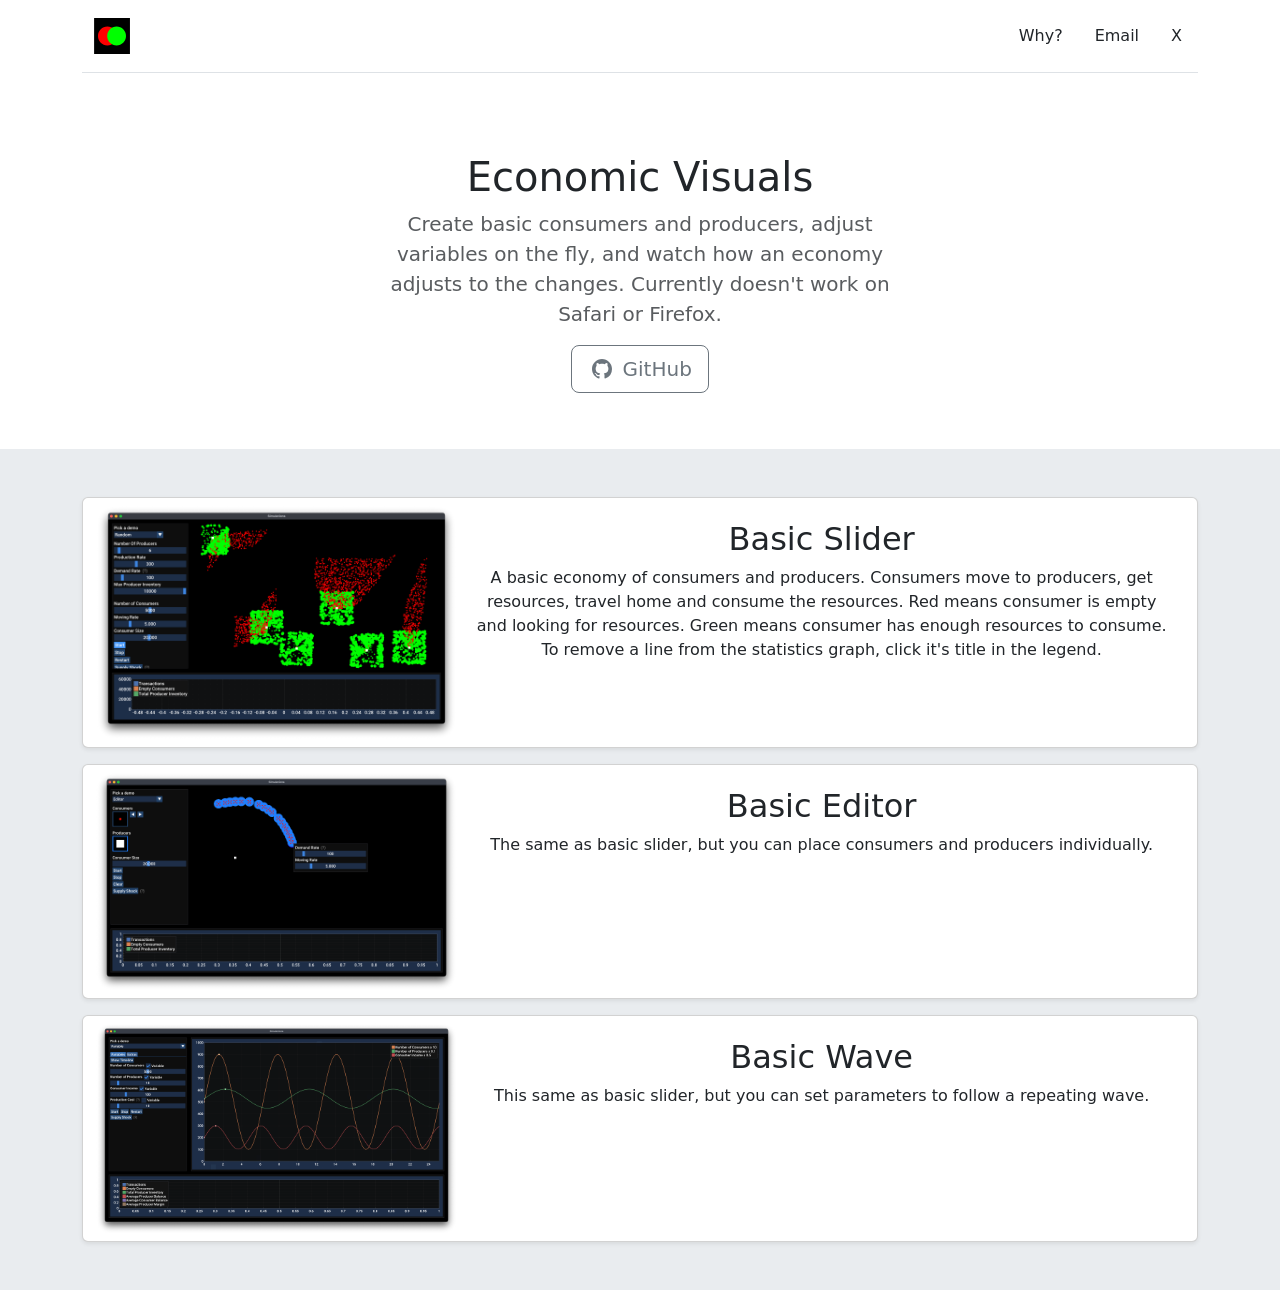
==== index.html @ cd51bbd3 "Add content" ====
<!DOCTYPE html>
<html>
  <head>
    <meta charset="utf-8">
    <meta content="width=device-width,initial-scale=1" name="viewport">
    <title>Economic Visuals</title>
    <link rel="shortcut icon" type="image/png" href="/img/logo.svg">
    <link href="https://cdn.jsdelivr.net/npm/bootstrap@5.3.3/dist/css/bootstrap.min.css" rel="stylesheet" integrity="sha384-QWTKZyjpPEjISv5WaRU9OFeRpok6YctnYmDr5pNlyT2bRjXh0JMhjY6hW+ALEwIH" crossorigin="anonymous">
  </head>
<body>
  <div class="container">
    <header class="d-flex flex-wrap align-items-center justify-content-center py-3 mb-4 border-bottom">
      <a href="/" class="d-flex align-items-center mb-md-0 me-md-auto link-body-emphasis text-decoration-none">
        <img src="img/logo.svg" class="bi me-2" width="60" height="40"></img>
      </a>

      <ul class="nav">
        <li class="nav-item"><a href="why.html" class="nav-link text-dark">Why?</a></li>
        <li class="nav-item"><a href="mailto:connor.k.rowland@icloud.com" class="nav-link text-dark">Email</a></li>
        <li class="nav-item"><a href="https://www.x.com/connorkrowland" class="nav-link text-dark">X</a></li>
      </ul>
    </header>
  </div>

  <section class="py-5 text-center container">
    <div class="row py-2">
      <div class="col-lg-6 col-md-8 mx-auto">
        <h1 class="fw-light">Economic Visuals</h1>
        <p class="lead text-body-secondary">
          Create basic consumers and producers, adjust variables
          on the fly, and watch how an economy adjusts to the changes.
          Currently doesn't work on Safari or Firefox.
        </p>
        <a class="text-decoration-none" href="https://www.github.com/ckrowland/markets">
        <button class="btn btn-lg btn-outline-secondary" href="https://www.github.com/ckrowland/markets">
          <svg xmlns="http://www.w3.org/2000/svg" width="20" fill="currentColor" class="bi bi-github mx-1 mb-1" viewBox="0 0 16 16">
            <path d="M8 0C3.58 0 0 3.58 0 8c0 3.54 2.29 6.53 5.47 7.59.4.07.55-.17.55-.38 0-.19-.01-.82-.01-1.49-2.01.37-2.53-.49-2.69-.94-.09-.23-.48-.94-.82-1.13-.28-.15-.68-.52-.01-.53.63-.01 1.08.58 1.23.82.72 1.21 1.87.87 2.33.66.07-.52.28-.87.51-1.07-1.78-.2-3.64-.89-3.64-3.95 0-.87.31-1.59.82-2.15-.08-.2-.36-1.02.08-2.12 0 0 .67-.21 2.2.82.64-.18 1.32-.27 2-.27s1.36.09 2 .27c1.53-1.04 2.2-.82 2.2-.82.44 1.1.16 1.92.08 2.12.51.56.82 1.27.82 2.15 0 3.07-1.87 3.75-3.65 3.95.29.25.54.73.54 1.48 0 1.07-.01 1.93-.01 2.2 0 .21.15.46.55.38A8.01 8.01 0 0 0 16 8c0-4.42-3.58-8-8-8"/>
          </svg>
          GitHub
        </button>
        </a>
      </div>
    </div>
  </section>

    <div class="album py-5 bg-body-secondary">
    <div class="container">
      <div class="row row-cols-1 g-3">
        <div class="col">
          <a class="link-offset-2 link-underline link-underline-opacity-0" href="/slider/Simulations.html">
            <div class="card shadow-sm btn btn-outline-secondary">
              <div class="row g-0">
                <div class="col-md-4 align-items-center">
                  <img class="img-fluid" src="img/one.png" alt="Thumbnail [100%x225]" data-holder-rendered="true">
                </div>
                <div class="col-md-8">
                  <div class="card-body">
                    <h2 class="card-title">Basic Slider</h2>
                    <p class="card-text">
                        A basic economy of consumers and producers. Consumers
                        move to producers, get resources, travel home and consume
                        the resources. Red means consumer is empty and looking for
                        resources. Green means consumer has enough resources to consume.
                        To remove a line from the statistics graph, 
                        click it's title in the legend.
                    </p>
                  </div>
                </div>
              </div>
            </div>
          </a>
        </div>

        <div class="col">
          <a class="link-offset-2 link-underline link-underline-opacity-0" href="/editor/Simulations.html">
            <div class="card shadow-sm btn btn-outline-secondary">
              <div class="row g-0">
                <div class="col-md-4 align-content-center">
                  <img class="img-fluid" src="img/two.png" alt="Thumbnail [100%x225]" data-holder-rendered="true">
                </div>
                <div class="col-md-8">
                  <div class="card-body">
                    <h2 class="card-title">Basic Editor</h2>
                    <p class="card-text">
                        The same as basic slider, but you can place consumers
                        and producers individually.
                    </p>
                  </div>
                </div>
              </div>
            </div>
          </a>
        </div>

        <div class="col">
          <a class="link-offset-2 link-underline link-underline-opacity-0" href="/wave/Simulations.html">
            <div class="card shadow-sm btn btn-outline-secondary">
              <div class="row g-0">
                <div class="col-md-4 align-content-center">
                  <img class="img-fluid" src="img/three.png" alt="Thumbnail [100%x225]" data-holder-rendered="true">
                </div>
                <div class="col-md-8">
                  <div class="card-body">
                    <h2 class="card-title">Basic Wave</h2>
                    <p class="card-text">
                        This same as basic slider, but you can set parameters
                        to follow a repeating wave.
                    </p>
                  </div>
                </div>
              </div>
            </div>
          </a>
        </div>
      </div>
    </div>
  </div>
</body>
</html>
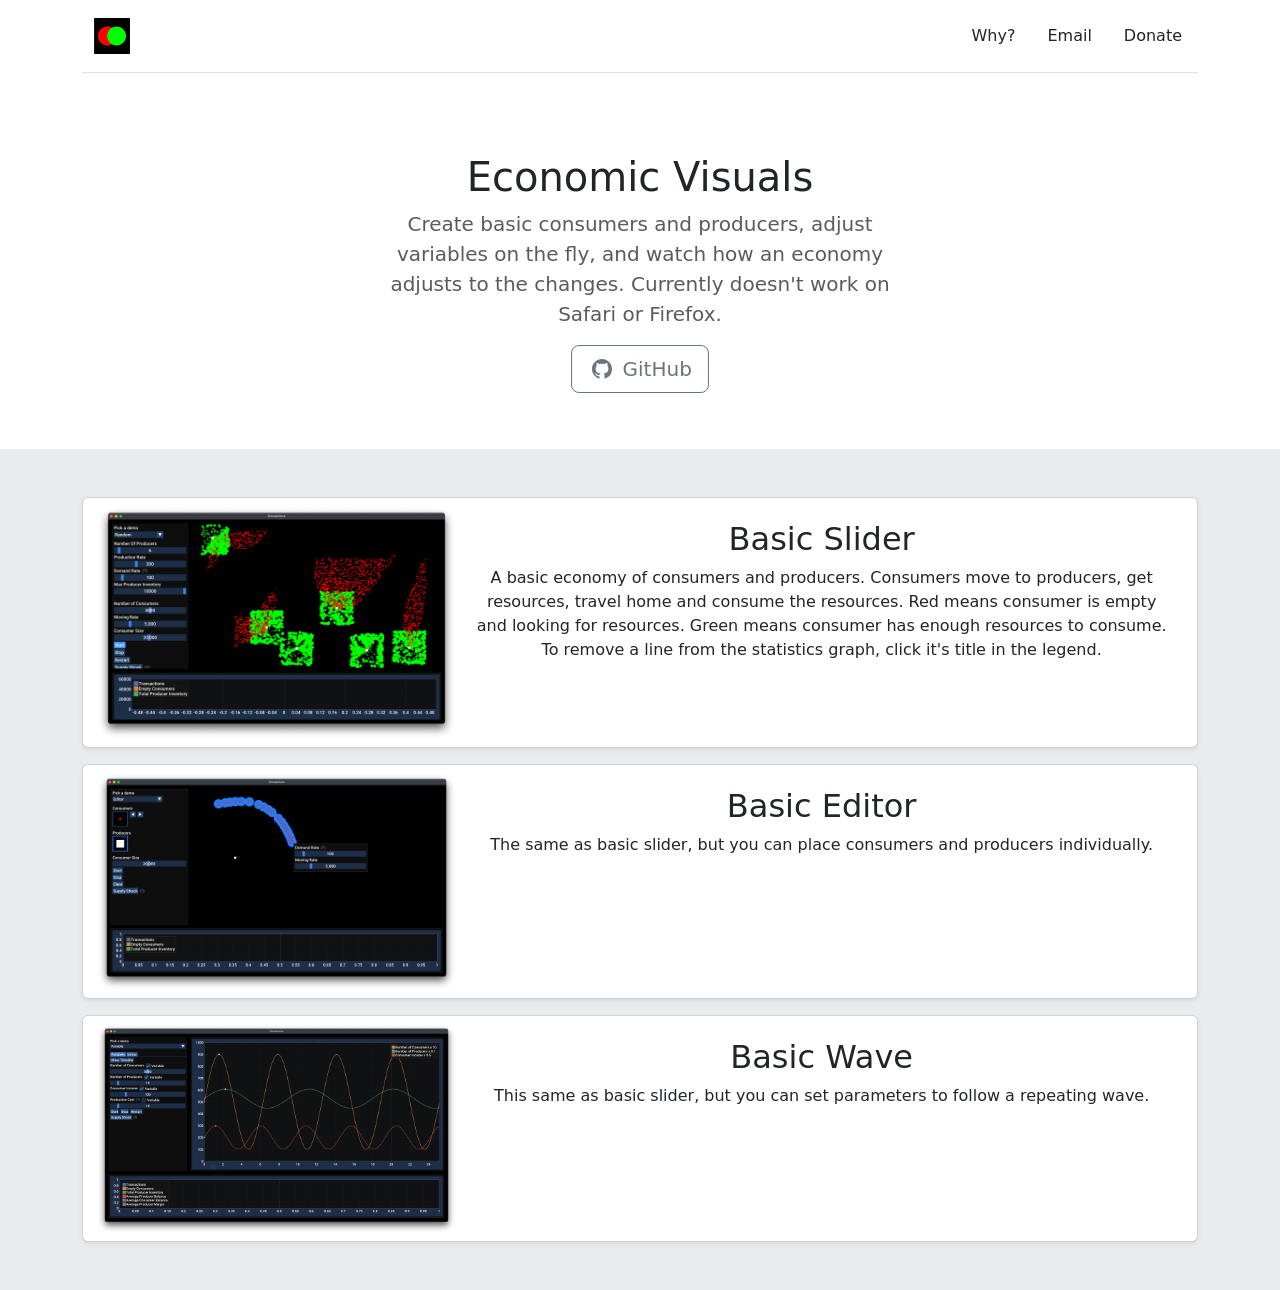
==== commit 7fc0278d: "Add donation page" ====
--- a/index.html
+++ b/index.html
@@ -1,12 +1,15 @@
 <!DOCTYPE html>
 <html>
-  <head>
-    <meta charset="utf-8">
-    <meta content="width=device-width,initial-scale=1" name="viewport">
-    <title>Economic Visuals</title>
-    <link rel="shortcut icon" type="image/png" href="/img/logo.svg">
-    <link href="https://cdn.jsdelivr.net/npm/bootstrap@5.3.3/dist/css/bootstrap.min.css" rel="stylesheet" integrity="sha384-QWTKZyjpPEjISv5WaRU9OFeRpok6YctnYmDr5pNlyT2bRjXh0JMhjY6hW+ALEwIH" crossorigin="anonymous">
-  </head>
+
+<head>
+  <meta charset="utf-8">
+  <meta content="width=device-width,initial-scale=1" name="viewport">
+  <title>Economic Visuals</title>
+  <link rel="shortcut icon" type="image/png" href="/img/logo.svg">
+  <link href="https://cdn.jsdelivr.net/npm/bootstrap@5.3.3/dist/css/bootstrap.min.css" rel="stylesheet"
+    integrity="sha384-QWTKZyjpPEjISv5WaRU9OFeRpok6YctnYmDr5pNlyT2bRjXh0JMhjY6hW+ALEwIH" crossorigin="anonymous">
+</head>
+
 <body>
   <div class="container">
     <header class="d-flex flex-wrap align-items-center justify-content-center py-3 mb-4 border-bottom">
@@ -17,7 +20,7 @@
       <ul class="nav">
         <li class="nav-item"><a href="why.html" class="nav-link text-dark">Why?</a></li>
         <li class="nav-item"><a href="mailto:connor.k.rowland@icloud.com" class="nav-link text-dark">Email</a></li>
-        <li class="nav-item"><a href="https://www.x.com/connorkrowland" class="nav-link text-dark">X</a></li>
+        <li class="nav-item"><a href="donate.html" class="nav-link text-dark">Donate</a></li>
       </ul>
     </header>
   </div>
@@ -32,22 +35,24 @@
           Currently doesn't work on Safari or Firefox.
         </p>
         <a class="text-decoration-none" href="https://www.github.com/ckrowland/markets">
-        <button class="btn btn-lg btn-outline-secondary" href="https://www.github.com/ckrowland/markets">
-          <svg xmlns="http://www.w3.org/2000/svg" width="20" fill="currentColor" class="bi bi-github mx-1 mb-1" viewBox="0 0 16 16">
-            <path d="M8 0C3.58 0 0 3.58 0 8c0 3.54 2.29 6.53 5.47 7.59.4.07.55-.17.55-.38 0-.19-.01-.82-.01-1.49-2.01.37-2.53-.49-2.69-.94-.09-.23-.48-.94-.82-1.13-.28-.15-.68-.52-.01-.53.63-.01 1.08.58 1.23.82.72 1.21 1.87.87 2.33.66.07-.52.28-.87.51-1.07-1.78-.2-3.64-.89-3.64-3.95 0-.87.31-1.59.82-2.15-.08-.2-.36-1.02.08-2.12 0 0 .67-.21 2.2.82.64-.18 1.32-.27 2-.27s1.36.09 2 .27c1.53-1.04 2.2-.82 2.2-.82.44 1.1.16 1.92.08 2.12.51.56.82 1.27.82 2.15 0 3.07-1.87 3.75-3.65 3.95.29.25.54.73.54 1.48 0 1.07-.01 1.93-.01 2.2 0 .21.15.46.55.38A8.01 8.01 0 0 0 16 8c0-4.42-3.58-8-8-8"/>
-          </svg>
-          GitHub
-        </button>
+          <button class="btn btn-lg btn-outline-secondary" href="https://www.github.com/ckrowland/markets">
+            <svg xmlns="http://www.w3.org/2000/svg" width="20" fill="currentColor" class="bi bi-github mx-1 mb-1"
+              viewBox="0 0 16 16">
+              <path
+                d="M8 0C3.58 0 0 3.58 0 8c0 3.54 2.29 6.53 5.47 7.59.4.07.55-.17.55-.38 0-.19-.01-.82-.01-1.49-2.01.37-2.53-.49-2.69-.94-.09-.23-.48-.94-.82-1.13-.28-.15-.68-.52-.01-.53.63-.01 1.08.58 1.23.82.72 1.21 1.87.87 2.33.66.07-.52.28-.87.51-1.07-1.78-.2-3.64-.89-3.64-3.95 0-.87.31-1.59.82-2.15-.08-.2-.36-1.02.08-2.12 0 0 .67-.21 2.2.82.64-.18 1.32-.27 2-.27s1.36.09 2 .27c1.53-1.04 2.2-.82 2.2-.82.44 1.1.16 1.92.08 2.12.51.56.82 1.27.82 2.15 0 3.07-1.87 3.75-3.65 3.95.29.25.54.73.54 1.48 0 1.07-.01 1.93-.01 2.2 0 .21.15.46.55.38A8.01 8.01 0 0 0 16 8c0-4.42-3.58-8-8-8" />
+            </svg>
+            GitHub
+          </button>
         </a>
       </div>
     </div>
   </section>
 
-    <div class="album py-5 bg-body-secondary">
+  <div class="album py-5 bg-body-secondary">
     <div class="container">
       <div class="row row-cols-1 g-3">
         <div class="col">
-          <a class="link-offset-2 link-underline link-underline-opacity-0" href="/slider/Simulations.html">
+          <a class="link-offset-2 link-underline link-underline-opacity-0" href="slider/Simulations.html">
             <div class="card shadow-sm btn btn-outline-secondary">
               <div class="row g-0">
                 <div class="col-md-4 align-items-center">
@@ -57,12 +62,12 @@
                   <div class="card-body">
                     <h2 class="card-title">Basic Slider</h2>
                     <p class="card-text">
-                        A basic economy of consumers and producers. Consumers
-                        move to producers, get resources, travel home and consume
-                        the resources. Red means consumer is empty and looking for
-                        resources. Green means consumer has enough resources to consume.
-                        To remove a line from the statistics graph, 
-                        click it's title in the legend.
+                      A basic economy of consumers and producers. Consumers
+                      move to producers, get resources, travel home and consume
+                      the resources. Red means consumer is empty and looking for
+                      resources. Green means consumer has enough resources to consume.
+                      To remove a line from the statistics graph,
+                      click it's title in the legend.
                     </p>
                   </div>
                 </div>
@@ -72,7 +77,7 @@
         </div>
 
         <div class="col">
-          <a class="link-offset-2 link-underline link-underline-opacity-0" href="/editor/Simulations.html">
+          <a class="link-offset-2 link-underline link-underline-opacity-0" href="editor/Simulations.html">
             <div class="card shadow-sm btn btn-outline-secondary">
               <div class="row g-0">
                 <div class="col-md-4 align-content-center">
@@ -82,8 +87,8 @@
                   <div class="card-body">
                     <h2 class="card-title">Basic Editor</h2>
                     <p class="card-text">
-                        The same as basic slider, but you can place consumers
-                        and producers individually.
+                      The same as basic slider, but you can place consumers
+                      and producers individually.
                     </p>
                   </div>
                 </div>
@@ -93,7 +98,7 @@
         </div>
 
         <div class="col">
-          <a class="link-offset-2 link-underline link-underline-opacity-0" href="/wave/Simulations.html">
+          <a class="link-offset-2 link-underline link-underline-opacity-0" href="wave/Simulations.html">
             <div class="card shadow-sm btn btn-outline-secondary">
               <div class="row g-0">
                 <div class="col-md-4 align-content-center">
@@ -103,8 +108,8 @@
                   <div class="card-body">
                     <h2 class="card-title">Basic Wave</h2>
                     <p class="card-text">
-                        This same as basic slider, but you can set parameters
-                        to follow a repeating wave.
+                      This same as basic slider, but you can set parameters
+                      to follow a repeating wave.
                     </p>
                   </div>
                 </div>
@@ -116,4 +121,5 @@
     </div>
   </div>
 </body>
+
 </html>
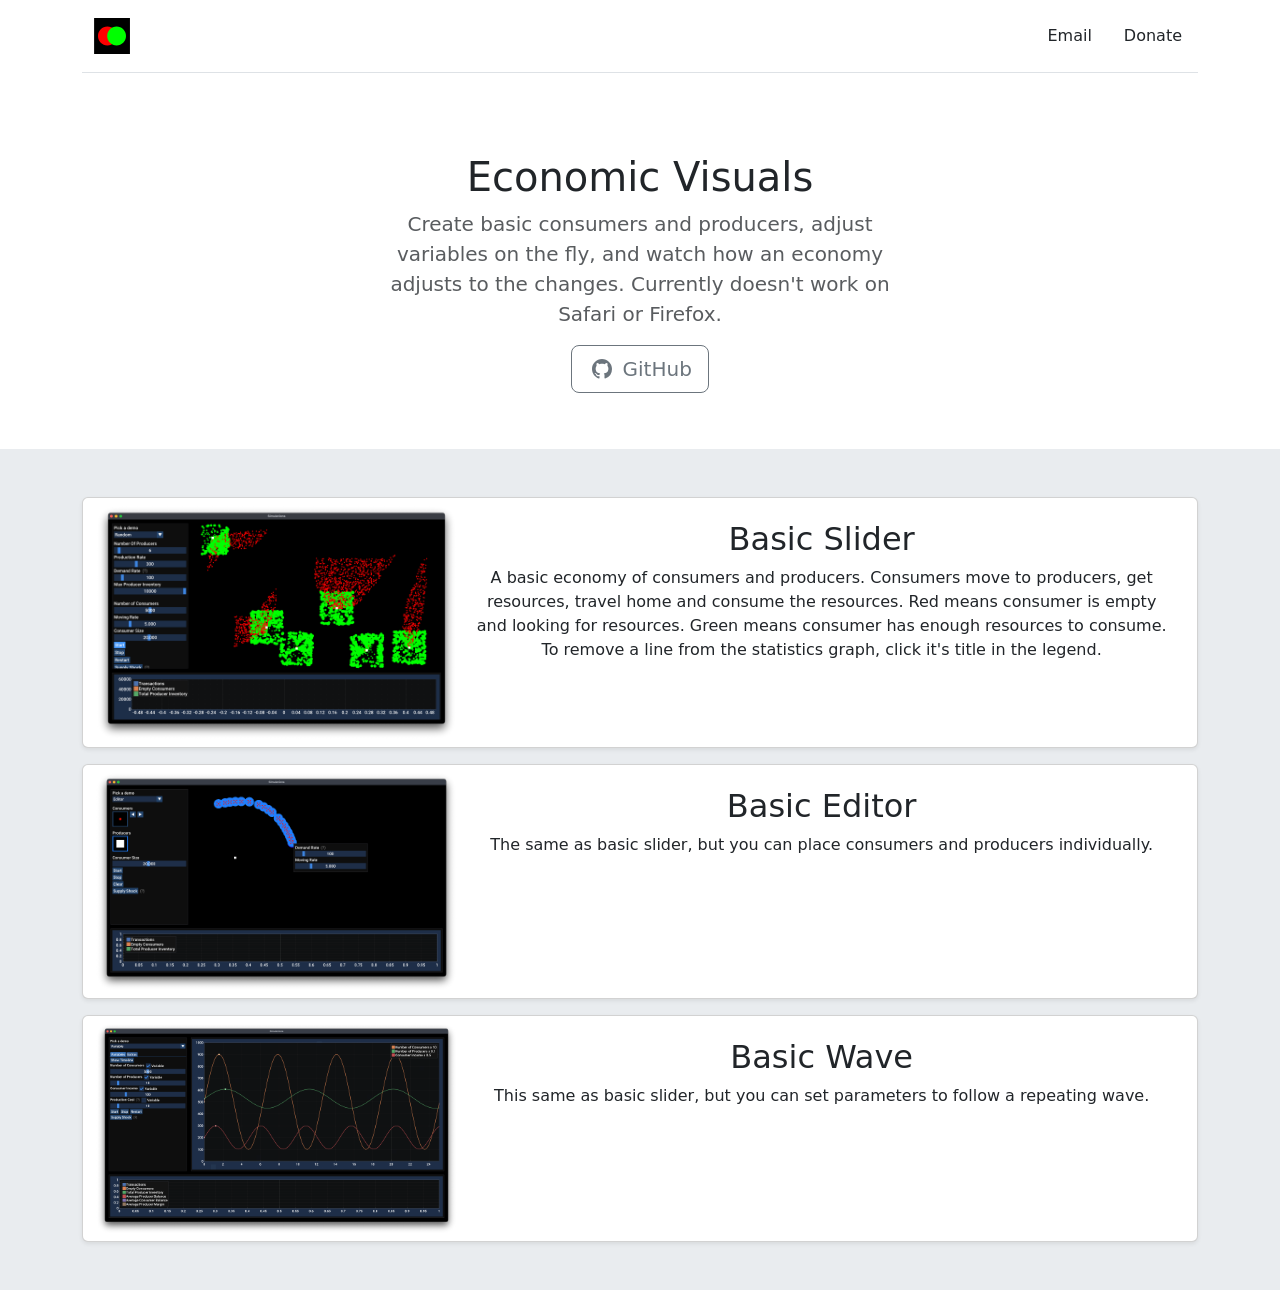
==== commit cee4be4f: "Remove why page" ====
--- a/index.html
+++ b/index.html
@@ -18,7 +18,6 @@
       </a>
 
       <ul class="nav">
-        <li class="nav-item"><a href="why.html" class="nav-link text-dark">Why?</a></li>
         <li class="nav-item"><a href="mailto:connor.k.rowland@icloud.com" class="nav-link text-dark">Email</a></li>
         <li class="nav-item"><a href="donate.html" class="nav-link text-dark">Donate</a></li>
       </ul>
